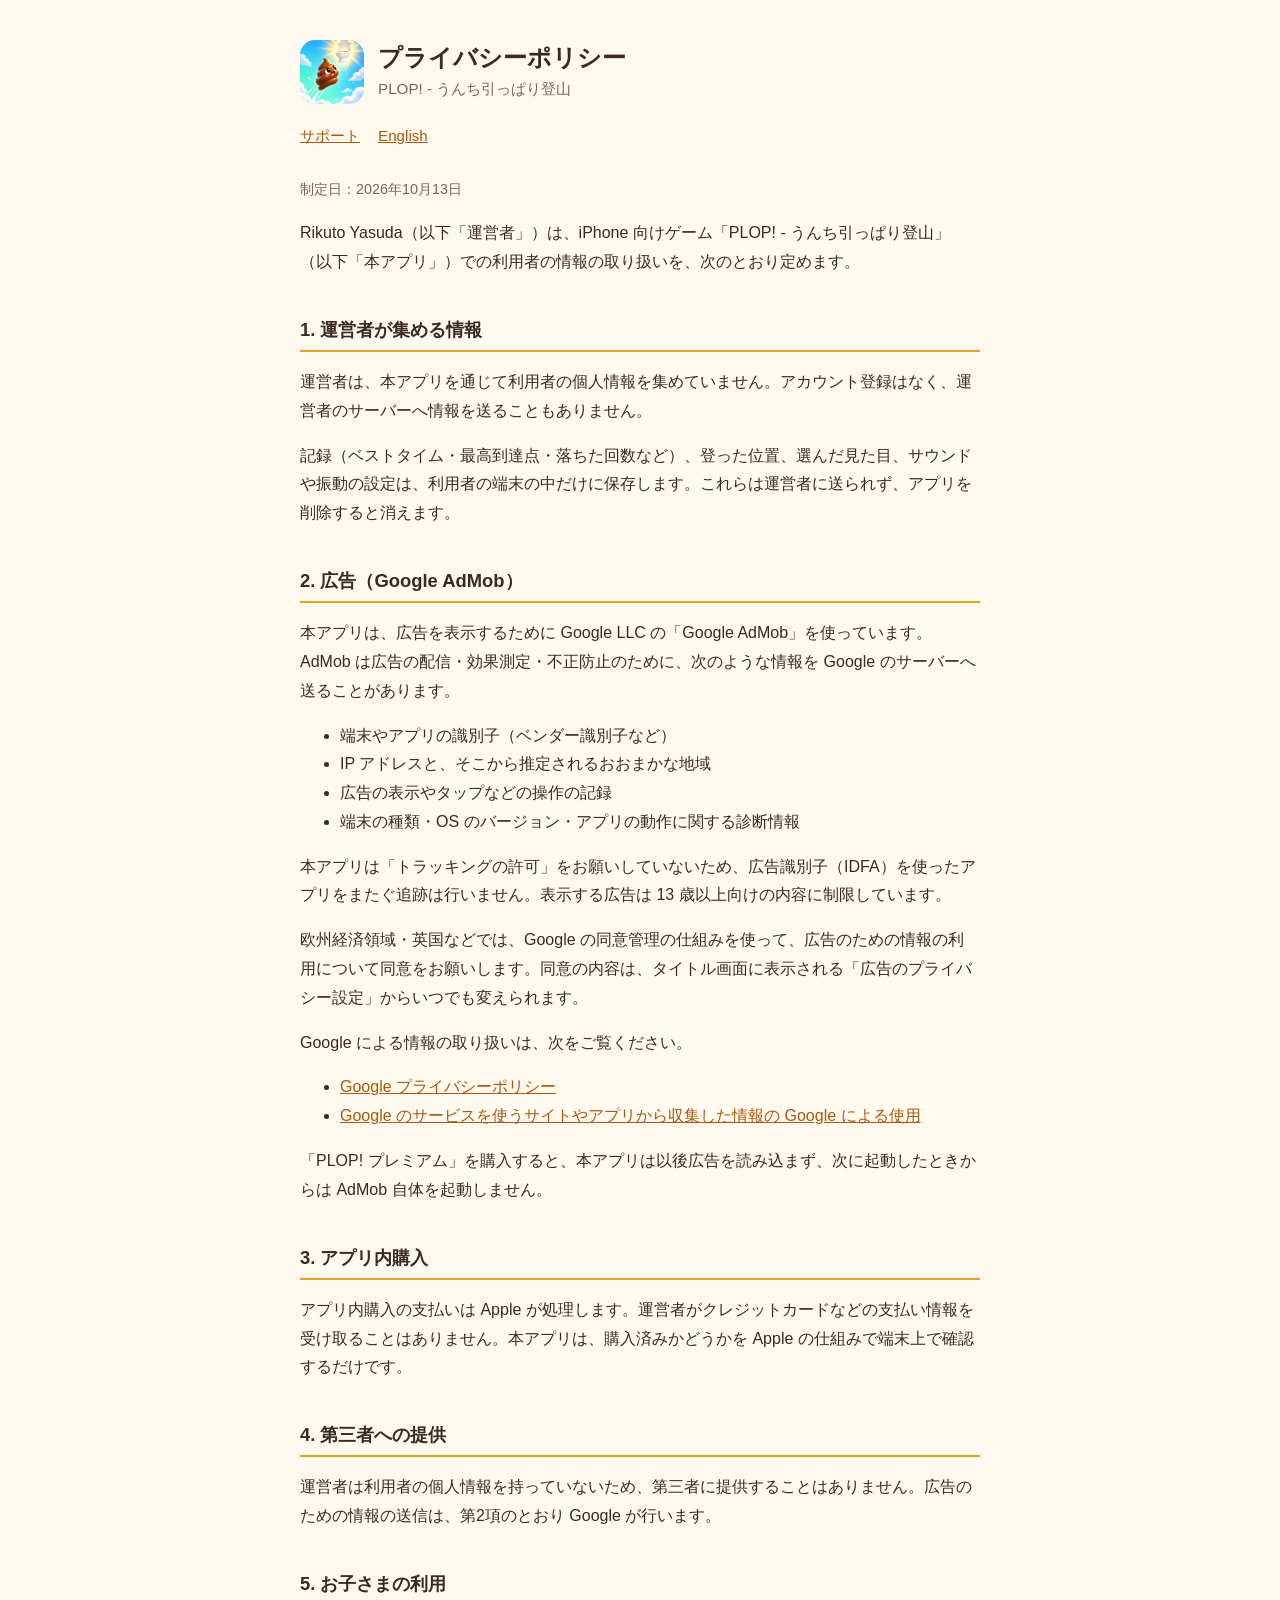
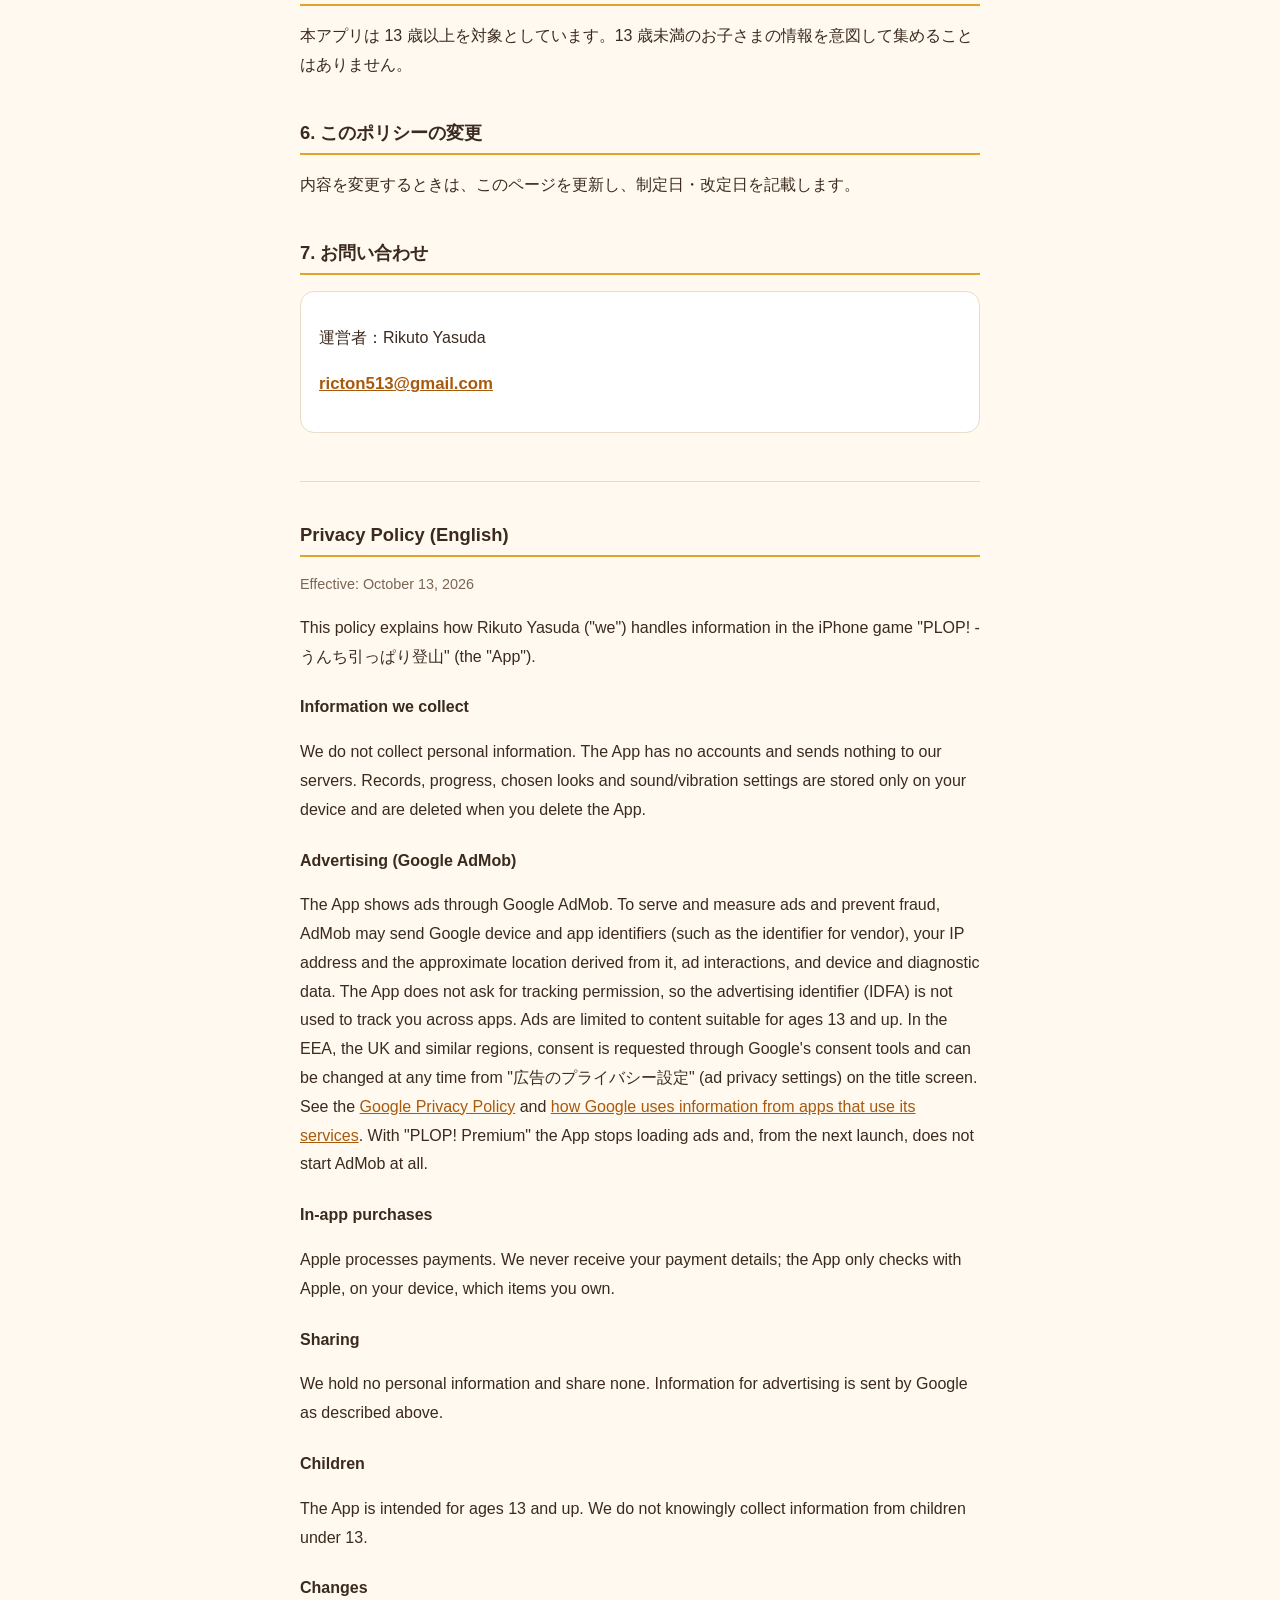
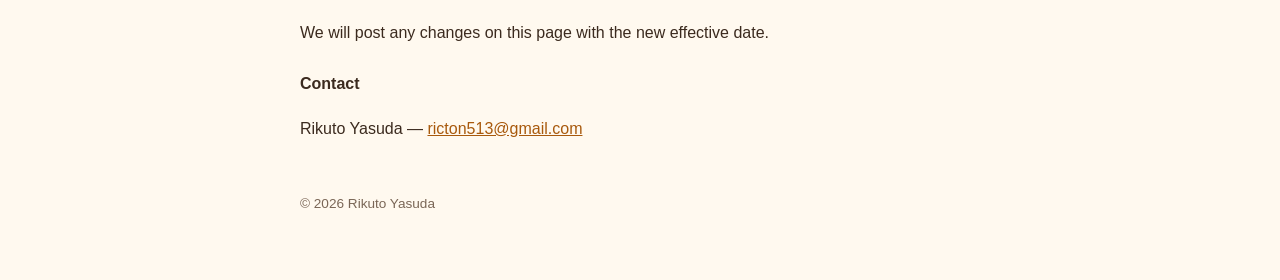
==== privacy.html @ 07153992 "Update PLOP! support site" ====
<!doctype html>
<html lang="ja">
<head>
<meta charset="utf-8">
<meta name="viewport" content="width=device-width, initial-scale=1">
<title>PLOP! プライバシーポリシー</title>
<meta name="description" content="PLOP! - うんち引っぱり登山 のプライバシーポリシー。">
<link rel="icon" href="icon.png">
<link rel="stylesheet" href="style.css">
</head>
<body>
<main>
<header>
	<img src="icon.png" alt="">
	<div>
		<h1>プライバシーポリシー</h1>
		<p class="sub">PLOP! - うんち引っぱり登山</p>
	</div>
</header>
<nav>
	<a href="./">サポート</a>
	<a href="#en">English</a>
</nav>

<p class="meta">制定日：2026年10月13日</p>

<p>Rikuto Yasuda（以下「運営者」）は、iPhone 向けゲーム「PLOP! - うんち引っぱり登山」（以下「本アプリ」）での利用者の情報の取り扱いを、次のとおり定めます。</p>

<h2>1. 運営者が集める情報</h2>
<p>運営者は、本アプリを通じて利用者の個人情報を集めていません。アカウント登録はなく、運営者のサーバーへ情報を送ることもありません。</p>
<p>記録（ベストタイム・最高到達点・落ちた回数など）、登った位置、選んだ見た目、サウンドや振動の設定は、利用者の端末の中だけに保存します。これらは運営者に送られず、アプリを削除すると消えます。</p>

<h2>2. 広告（Google AdMob）</h2>
<p>本アプリは、広告を表示するために Google LLC の「Google AdMob」を使っています。AdMob は広告の配信・効果測定・不正防止のために、次のような情報を Google のサーバーへ送ることがあります。</p>
<ul>
	<li>端末やアプリの識別子（ベンダー識別子など）</li>
	<li>IP アドレスと、そこから推定されるおおまかな地域</li>
	<li>広告の表示やタップなどの操作の記録</li>
	<li>端末の種類・OS のバージョン・アプリの動作に関する診断情報</li>
</ul>
<p>本アプリは「トラッキングの許可」をお願いしていないため、広告識別子（IDFA）を使ったアプリをまたぐ追跡は行いません。表示する広告は 13 歳以上向けの内容に制限しています。</p>
<p>欧州経済領域・英国などでは、Google の同意管理の仕組みを使って、広告のための情報の利用について同意をお願いします。同意の内容は、タイトル画面に表示される「広告のプライバシー設定」からいつでも変えられます。</p>
<p>Google による情報の取り扱いは、次をご覧ください。</p>
<ul>
	<li><a href="https://policies.google.com/privacy">Google プライバシーポリシー</a></li>
	<li><a href="https://policies.google.com/technologies/partner-sites">Google のサービスを使うサイトやアプリから収集した情報の Google による使用</a></li>
</ul>
<p>「PLOP! プレミアム」を購入すると、本アプリは以後広告を読み込まず、次に起動したときからは AdMob 自体を起動しません。</p>

<h2>3. アプリ内購入</h2>
<p>アプリ内購入の支払いは Apple が処理します。運営者がクレジットカードなどの支払い情報を受け取ることはありません。本アプリは、購入済みかどうかを Apple の仕組みで端末上で確認するだけです。</p>

<h2>4. 第三者への提供</h2>
<p>運営者は利用者の個人情報を持っていないため、第三者に提供することはありません。広告のための情報の送信は、第2項のとおり Google が行います。</p>

<h2>5. お子さまの利用</h2>
<p>本アプリは 13 歳以上を対象としています。13 歳未満のお子さまの情報を意図して集めることはありません。</p>

<h2>6. このポリシーの変更</h2>
<p>内容を変更するときは、このページを更新し、制定日・改定日を記載します。</p>

<h2>7. お問い合わせ</h2>
<div class="card">
	<p>運営者：Rikuto Yasuda</p>
	<p class="contact"><a href="mailto:ricton513@gmail.com">ricton513@gmail.com</a></p>
</div>

<hr>
<section id="en" lang="en">
<h2>Privacy Policy (English)</h2>
<p class="meta">Effective: October 13, 2026</p>
<p>This policy explains how Rikuto Yasuda ("we") handles information in the iPhone game "PLOP! - うんち引っぱり登山" (the "App").</p>
<h3>Information we collect</h3>
<p>We do not collect personal information. The App has no accounts and sends nothing to our servers. Records, progress, chosen looks and sound/vibration settings are stored only on your device and are deleted when you delete the App.</p>
<h3>Advertising (Google AdMob)</h3>
<p>The App shows ads through Google AdMob. To serve and measure ads and prevent fraud, AdMob may send Google device and app identifiers (such as the identifier for vendor), your IP address and the approximate location derived from it, ad interactions, and device and diagnostic data. The App does not ask for tracking permission, so the advertising identifier (IDFA) is not used to track you across apps. Ads are limited to content suitable for ages 13 and up. In the EEA, the UK and similar regions, consent is requested through Google's consent tools and can be changed at any time from "広告のプライバシー設定" (ad privacy settings) on the title screen. See the <a href="https://policies.google.com/privacy">Google Privacy Policy</a> and <a href="https://policies.google.com/technologies/partner-sites">how Google uses information from apps that use its services</a>. With "PLOP! Premium" the App stops loading ads and, from the next launch, does not start AdMob at all.</p>
<h3>In-app purchases</h3>
<p>Apple processes payments. We never receive your payment details; the App only checks with Apple, on your device, which items you own.</p>
<h3>Sharing</h3>
<p>We hold no personal information and share none. Information for advertising is sent by Google as described above.</p>
<h3>Children</h3>
<p>The App is intended for ages 13 and up. We do not knowingly collect information from children under 13.</p>
<h3>Changes</h3>
<p>We will post any changes on this page with the new effective date.</p>
<h3>Contact</h3>
<p>Rikuto Yasuda — <a href="mailto:ricton513@gmail.com">ricton513@gmail.com</a></p>
</section>

<footer>© 2026 Rikuto Yasuda</footer>
</main>
</body>
</html>
---- style.css ----
:root {
	--fg: #3b2a1e;
	--muted: #7a6656;
	--bg: #fff9ef;
	--card: #ffffff;
	--line: #eadcc6;
	--accent: #e0a526;
	--link: #a8590c;
}
@media (prefers-color-scheme: dark) {
	:root {
		--fg: #f6ecdf;
		--muted: #c2b19f;
		--bg: #1d1712;
		--card: #2a221b;
		--line: #47392c;
		--accent: #f0bd45;
		--link: #ffb35c;
	}
}
* { box-sizing: border-box; }
body {
	margin: 0;
	padding: 40px 16px 64px;
	font-family: -apple-system, BlinkMacSystemFont, "Hiragino Sans", "Hiragino Kaku Gothic ProN", "Noto Sans JP", sans-serif;
	line-height: 1.8;
	color: var(--fg);
	background: var(--bg);
	-webkit-text-size-adjust: 100%;
}
main { max-width: 680px; margin: 0 auto; }
header { display: flex; align-items: center; gap: 14px; margin-bottom: 8px; }
header img { width: 64px; height: 64px; border-radius: 15px; flex: none; }
h1 { font-size: 1.5rem; line-height: 1.3; margin: 0; }
.sub { color: var(--muted); margin: 2px 0 0; font-size: 0.95rem; }
nav { display: flex; flex-wrap: wrap; gap: 8px 18px; margin: 18px 0 28px; font-size: 0.95rem; }
h2 { font-size: 1.15rem; margin: 36px 0 8px; padding-bottom: 4px; border-bottom: 2px solid var(--accent); }
h3 { font-size: 1rem; margin: 22px 0 4px; }
p, li { overflow-wrap: anywhere; }
a { color: var(--link); }
.card { background: var(--card); border: 1px solid var(--line); border-radius: 14px; padding: 16px 18px; margin: 16px 0; }
.contact { font-size: 1.05rem; font-weight: 600; }
.meta { color: var(--muted); font-size: 0.9rem; }
dt { font-weight: 600; margin-top: 14px; }
dd { margin: 2px 0 0; }
hr { border: 0; border-top: 1px solid var(--line); margin: 48px 0 24px; }
footer { color: var(--muted); font-size: 0.85rem; margin-top: 48px; }
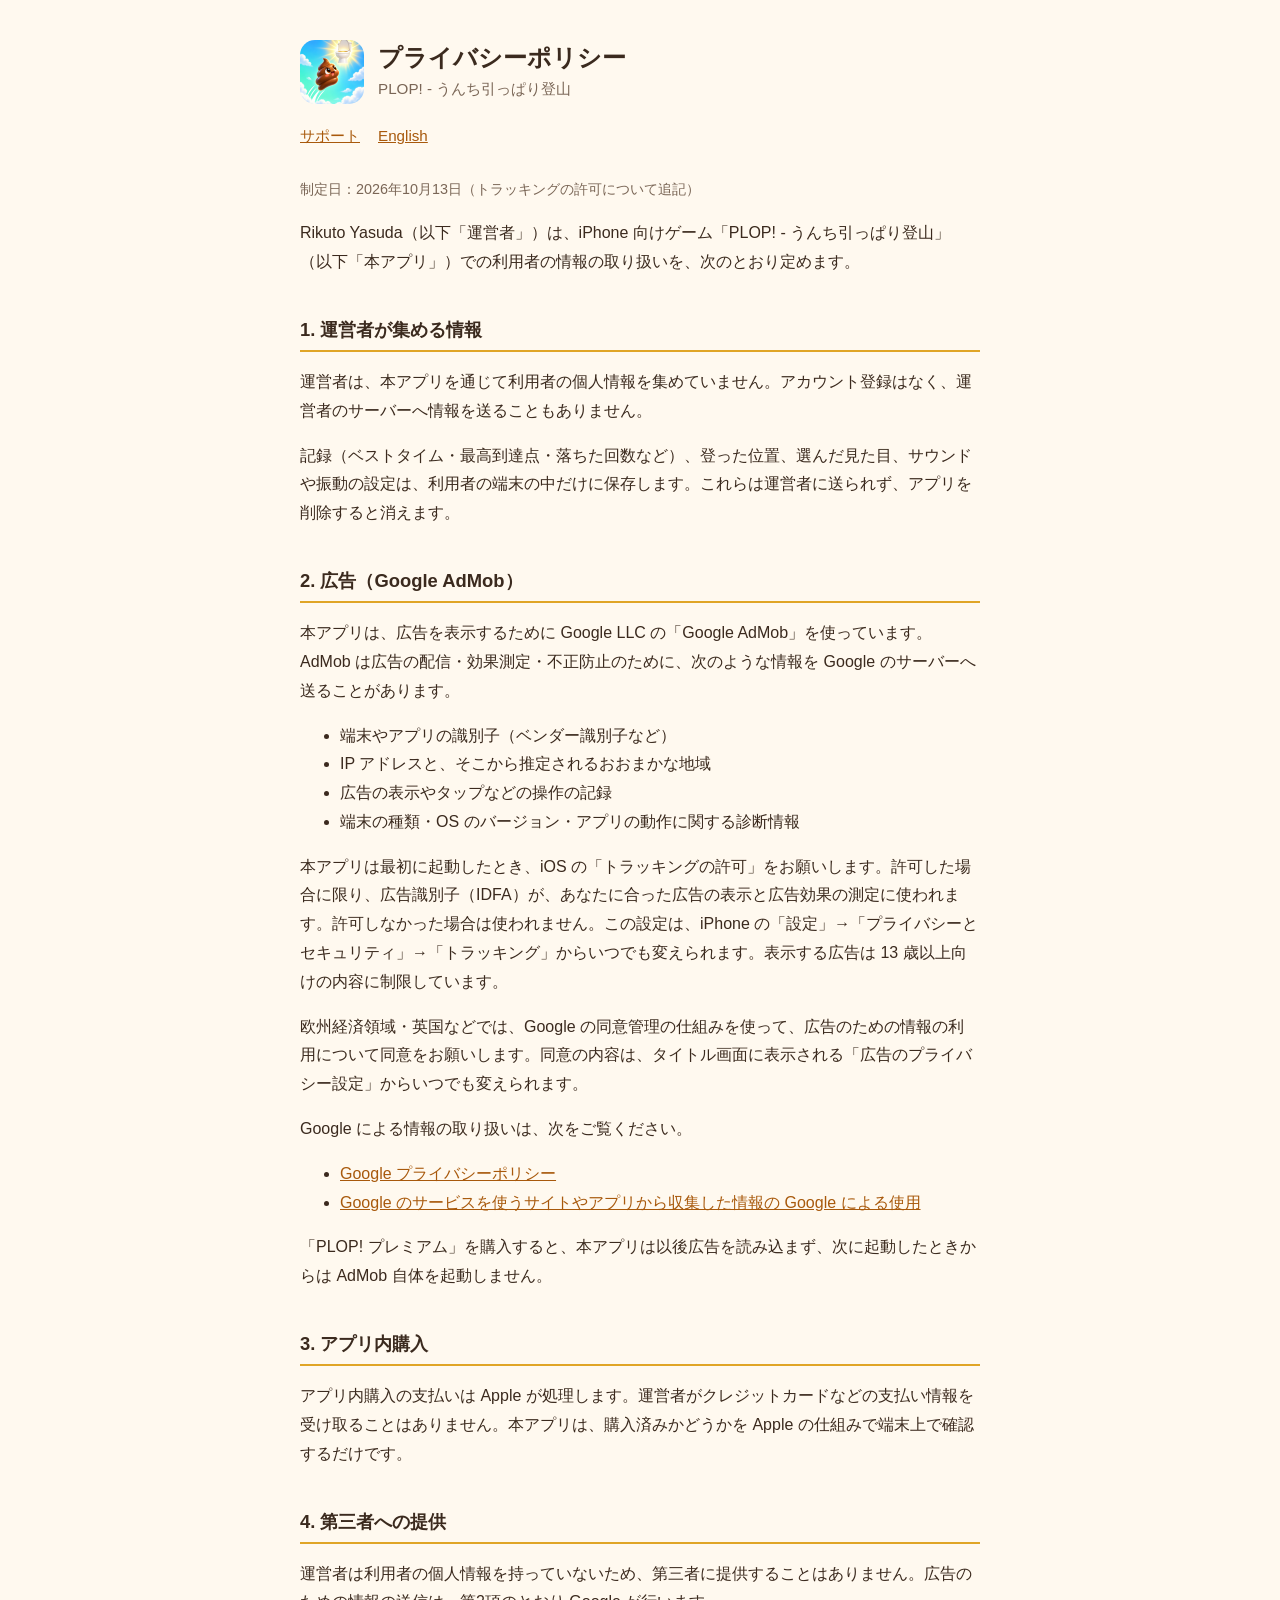
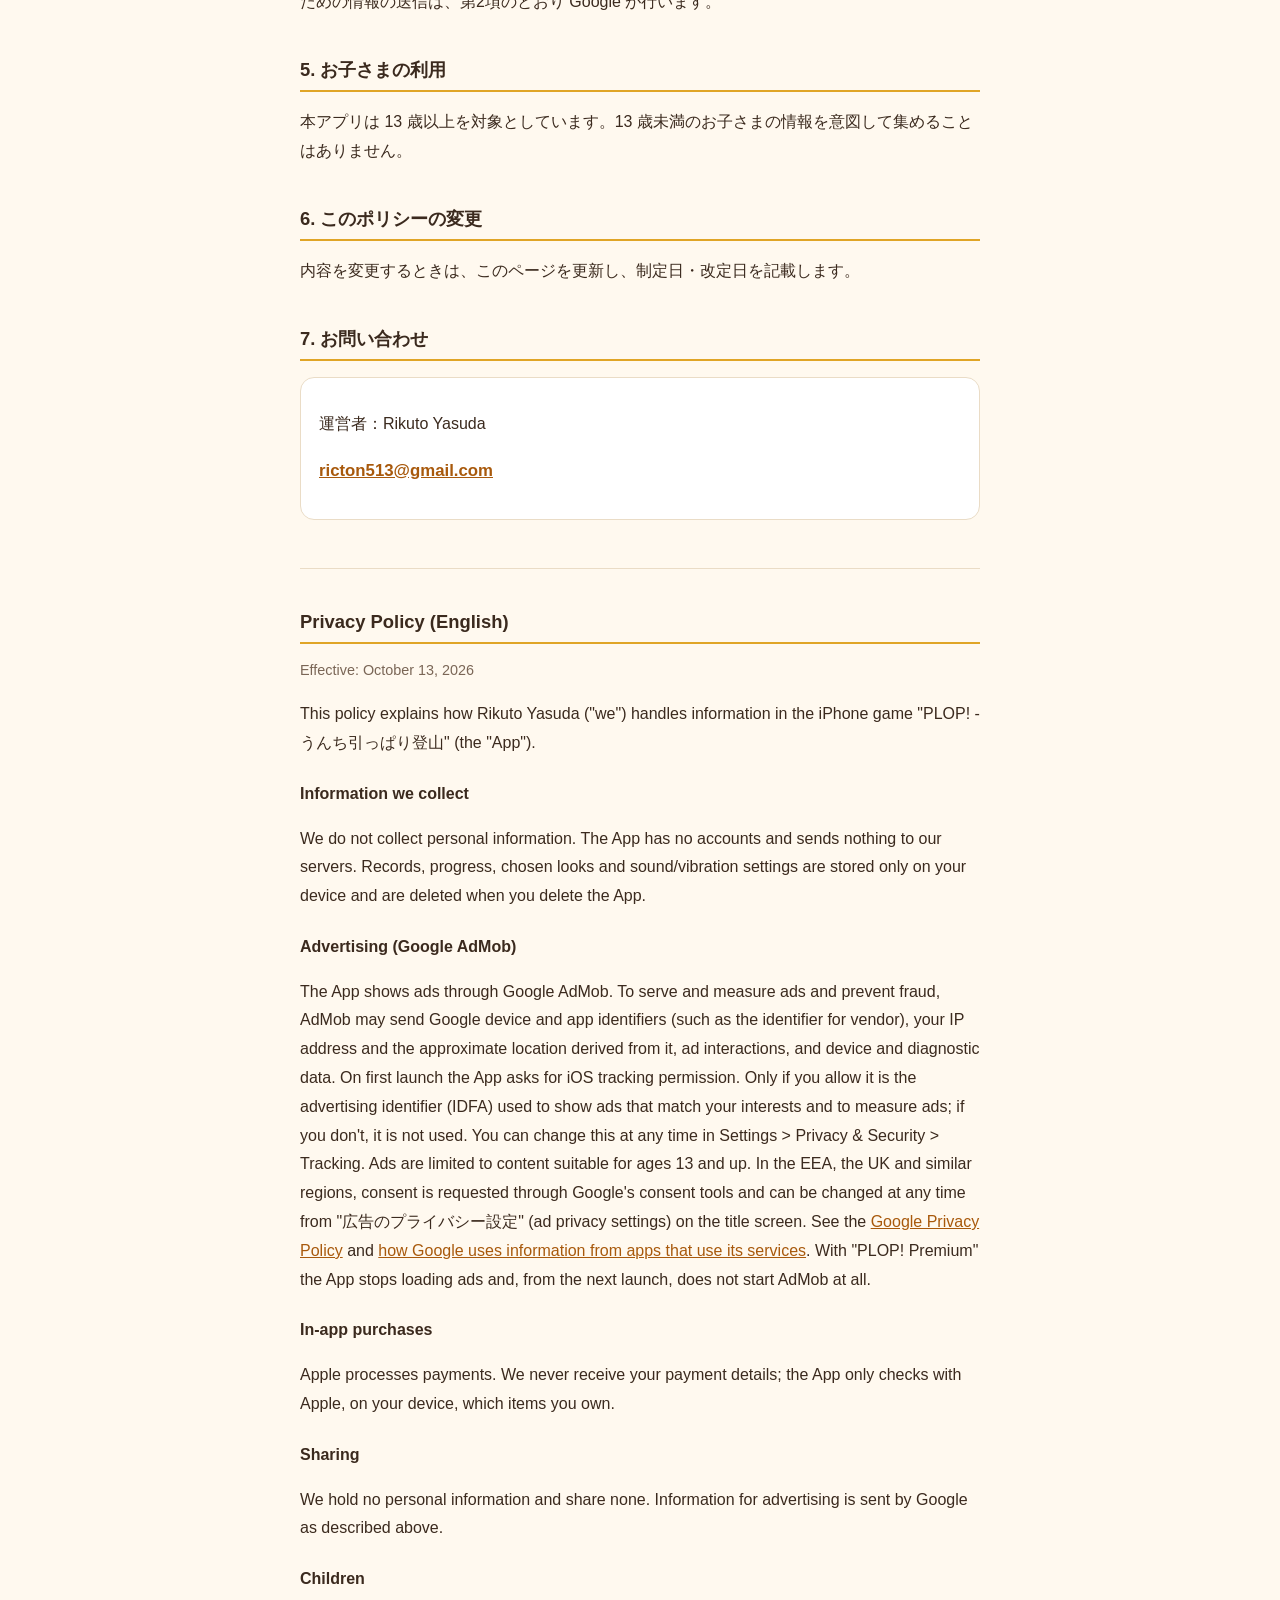
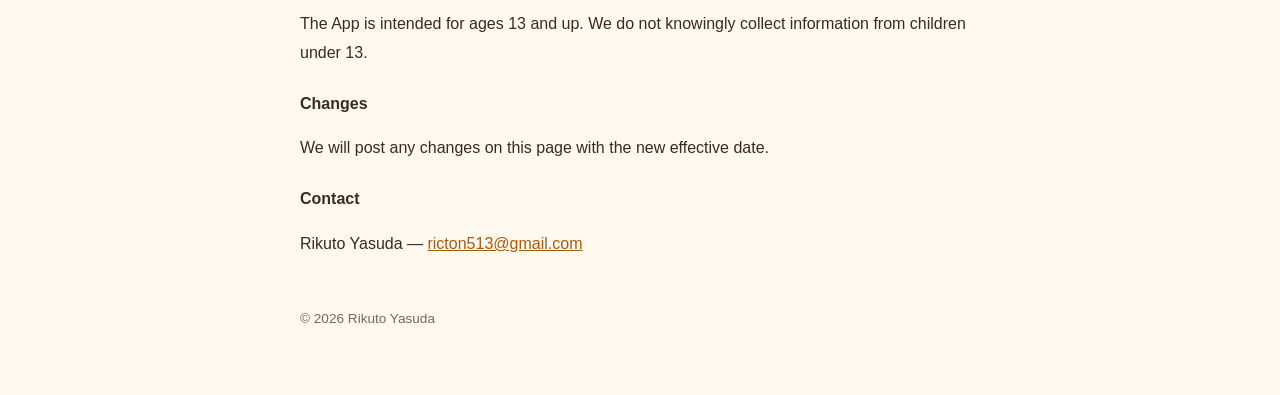
==== commit 7e458b2b: "Update PLOP! support site" ====
--- a/privacy.html
+++ b/privacy.html
@@ -22,7 +22,7 @@
 	<a href="#en">English</a>
 </nav>
 
-<p class="meta">制定日：2026年10月13日</p>
+<p class="meta">制定日：2026年10月13日（トラッキングの許可について追記）</p>
 
 <p>Rikuto Yasuda（以下「運営者」）は、iPhone 向けゲーム「PLOP! - うんち引っぱり登山」（以下「本アプリ」）での利用者の情報の取り扱いを、次のとおり定めます。</p>
 
@@ -38,7 +38,7 @@
 	<li>広告の表示やタップなどの操作の記録</li>
 	<li>端末の種類・OS のバージョン・アプリの動作に関する診断情報</li>
 </ul>
-<p>本アプリは「トラッキングの許可」をお願いしていないため、広告識別子（IDFA）を使ったアプリをまたぐ追跡は行いません。表示する広告は 13 歳以上向けの内容に制限しています。</p>
+<p>本アプリは最初に起動したとき、iOS の「トラッキングの許可」をお願いします。許可した場合に限り、広告識別子（IDFA）が、あなたに合った広告の表示と広告効果の測定に使われます。許可しなかった場合は使われません。この設定は、iPhone の「設定」→「プライバシーとセキュリティ」→「トラッキング」からいつでも変えられます。表示する広告は 13 歳以上向けの内容に制限しています。</p>
 <p>欧州経済領域・英国などでは、Google の同意管理の仕組みを使って、広告のための情報の利用について同意をお願いします。同意の内容は、タイトル画面に表示される「広告のプライバシー設定」からいつでも変えられます。</p>
 <p>Google による情報の取り扱いは、次をご覧ください。</p>
 <ul>
@@ -73,7 +73,7 @@
 <h3>Information we collect</h3>
 <p>We do not collect personal information. The App has no accounts and sends nothing to our servers. Records, progress, chosen looks and sound/vibration settings are stored only on your device and are deleted when you delete the App.</p>
 <h3>Advertising (Google AdMob)</h3>
-<p>The App shows ads through Google AdMob. To serve and measure ads and prevent fraud, AdMob may send Google device and app identifiers (such as the identifier for vendor), your IP address and the approximate location derived from it, ad interactions, and device and diagnostic data. The App does not ask for tracking permission, so the advertising identifier (IDFA) is not used to track you across apps. Ads are limited to content suitable for ages 13 and up. In the EEA, the UK and similar regions, consent is requested through Google's consent tools and can be changed at any time from "広告のプライバシー設定" (ad privacy settings) on the title screen. See the <a href="https://policies.google.com/privacy">Google Privacy Policy</a> and <a href="https://policies.google.com/technologies/partner-sites">how Google uses information from apps that use its services</a>. With "PLOP! Premium" the App stops loading ads and, from the next launch, does not start AdMob at all.</p>
+<p>The App shows ads through Google AdMob. To serve and measure ads and prevent fraud, AdMob may send Google device and app identifiers (such as the identifier for vendor), your IP address and the approximate location derived from it, ad interactions, and device and diagnostic data. On first launch the App asks for iOS tracking permission. Only if you allow it is the advertising identifier (IDFA) used to show ads that match your interests and to measure ads; if you don't, it is not used. You can change this at any time in Settings > Privacy & Security > Tracking. Ads are limited to content suitable for ages 13 and up. In the EEA, the UK and similar regions, consent is requested through Google's consent tools and can be changed at any time from "広告のプライバシー設定" (ad privacy settings) on the title screen. See the <a href="https://policies.google.com/privacy">Google Privacy Policy</a> and <a href="https://policies.google.com/technologies/partner-sites">how Google uses information from apps that use its services</a>. With "PLOP! Premium" the App stops loading ads and, from the next launch, does not start AdMob at all.</p>
 <h3>In-app purchases</h3>
 <p>Apple processes payments. We never receive your payment details; the App only checks with Apple, on your device, which items you own.</p>
 <h3>Sharing</h3>
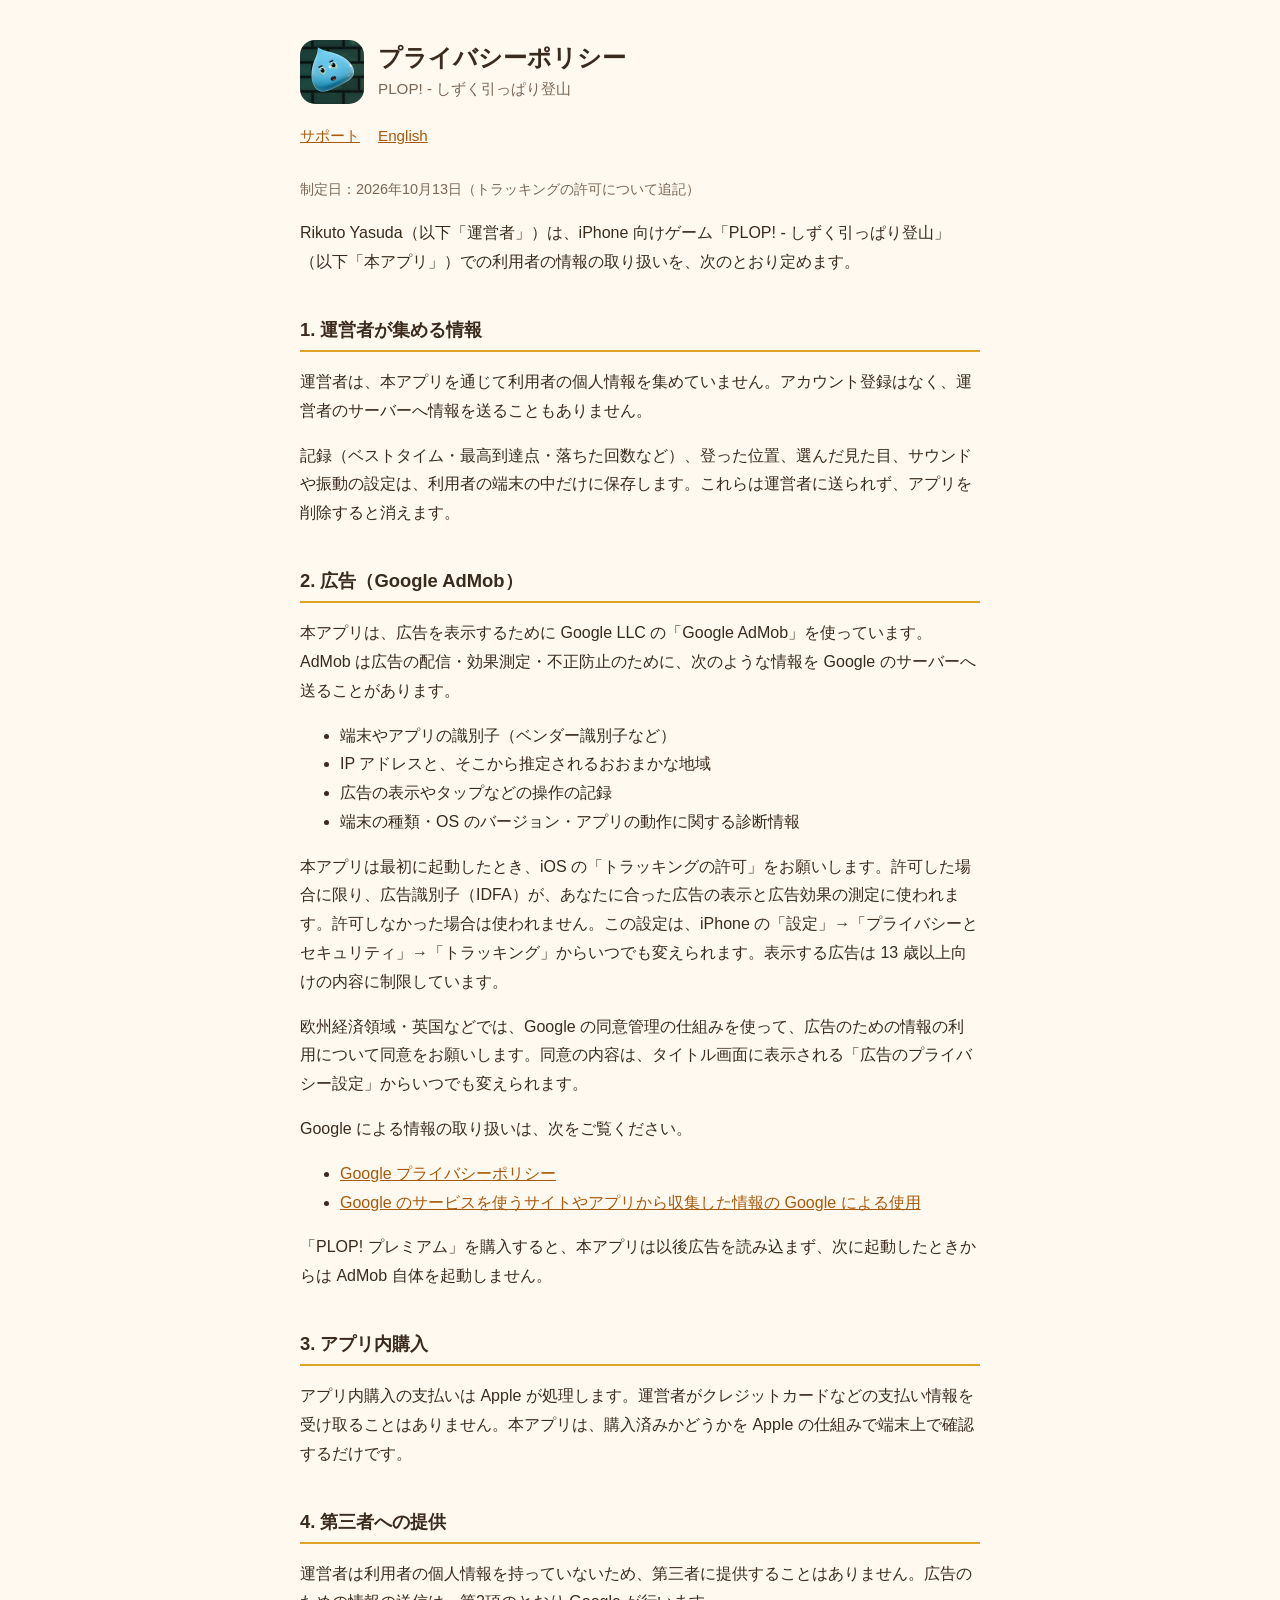
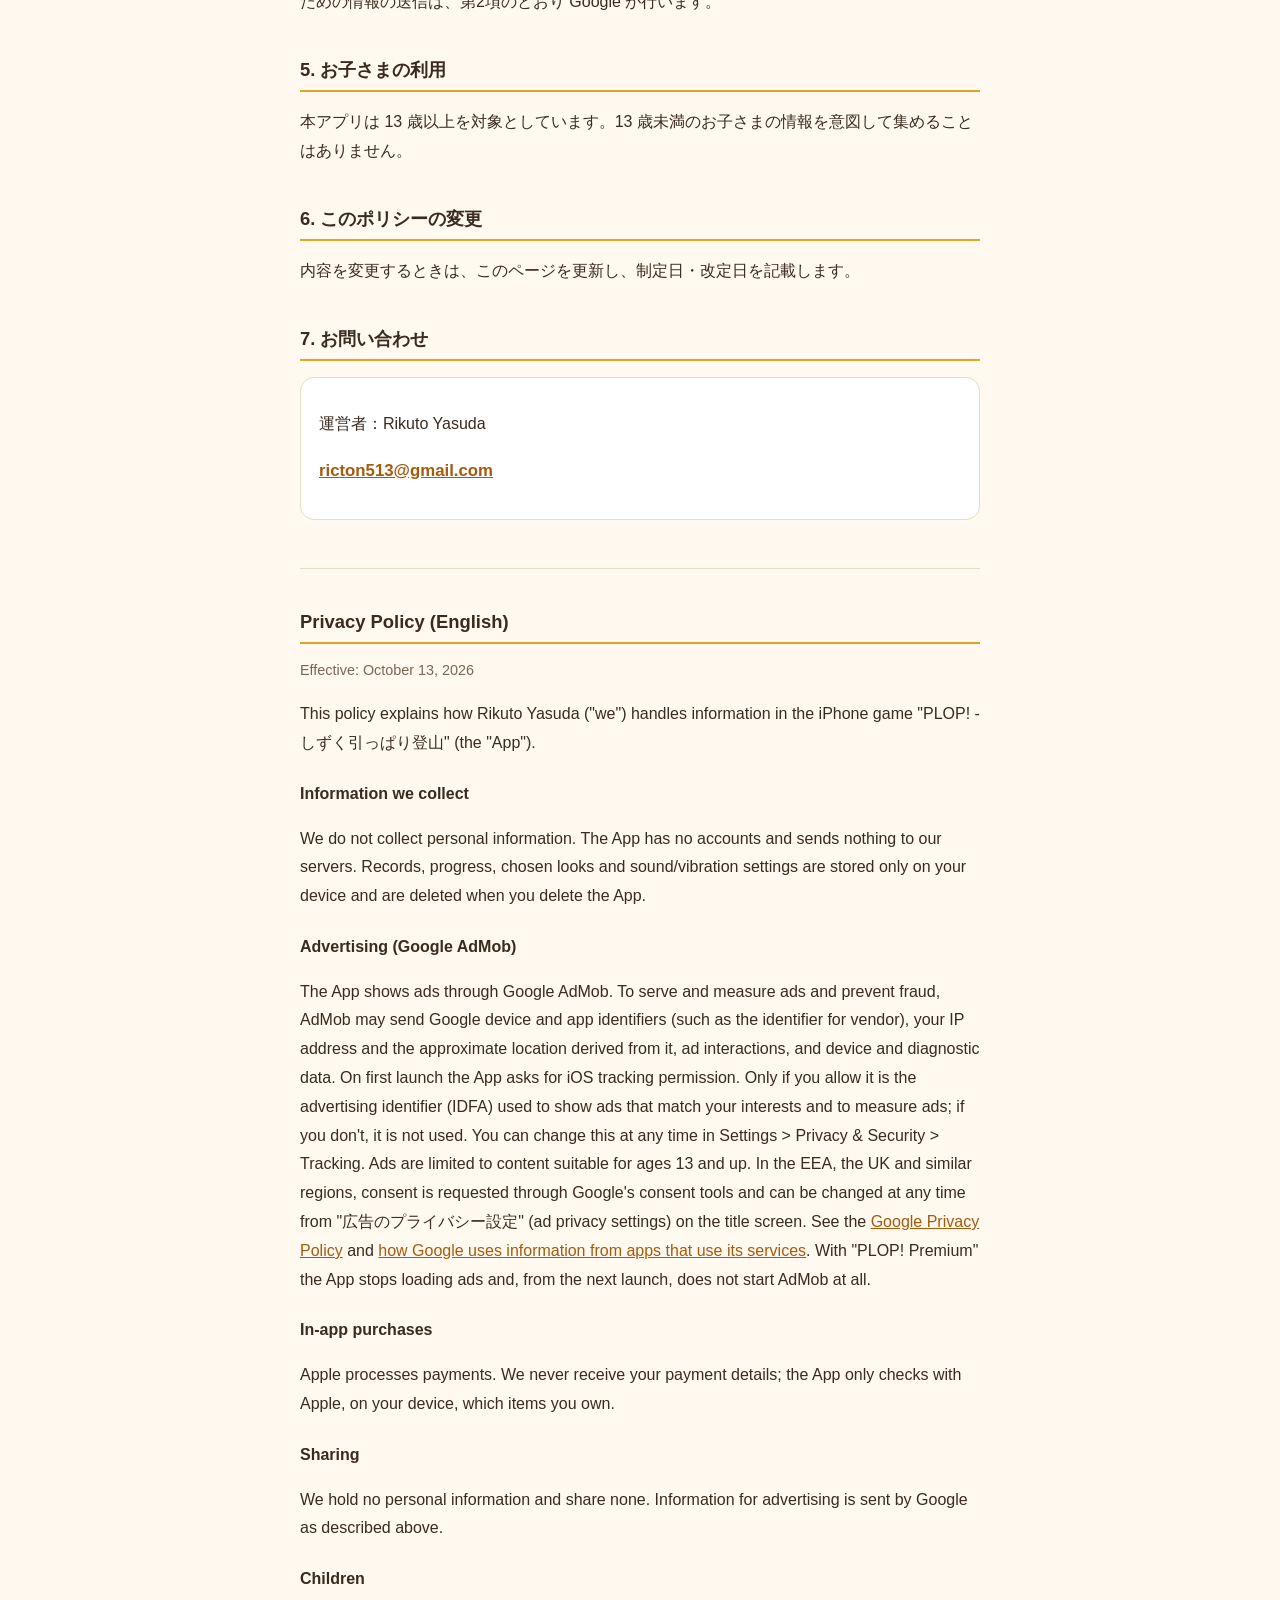
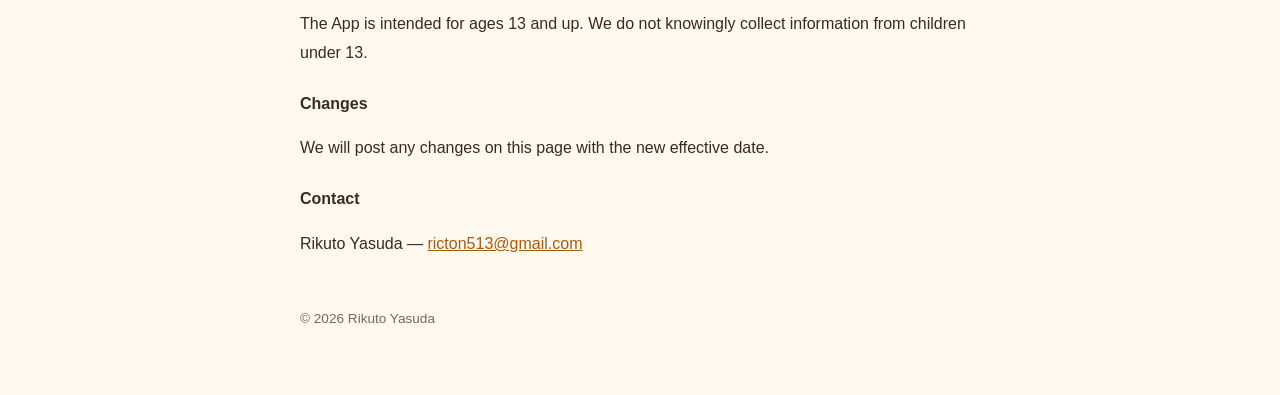
==== commit 1ea56081: "Update PLOP! support site" ====
--- a/privacy.html
+++ b/privacy.html
@@ -4,7 +4,7 @@
 <meta charset="utf-8">
 <meta name="viewport" content="width=device-width, initial-scale=1">
 <title>PLOP! プライバシーポリシー</title>
-<meta name="description" content="PLOP! - うんち引っぱり登山 のプライバシーポリシー。">
+<meta name="description" content="PLOP! - しずく引っぱり登山 のプライバシーポリシー。">
 <link rel="icon" href="icon.png">
 <link rel="stylesheet" href="style.css">
 </head>
@@ -14,7 +14,7 @@
 	<img src="icon.png" alt="">
 	<div>
 		<h1>プライバシーポリシー</h1>
-		<p class="sub">PLOP! - うんち引っぱり登山</p>
+		<p class="sub">PLOP! - しずく引っぱり登山</p>
 	</div>
 </header>
 <nav>
@@ -24,7 +24,7 @@
 
 <p class="meta">制定日：2026年10月13日（トラッキングの許可について追記）</p>
 
-<p>Rikuto Yasuda（以下「運営者」）は、iPhone 向けゲーム「PLOP! - うんち引っぱり登山」（以下「本アプリ」）での利用者の情報の取り扱いを、次のとおり定めます。</p>
+<p>Rikuto Yasuda（以下「運営者」）は、iPhone 向けゲーム「PLOP! - しずく引っぱり登山」（以下「本アプリ」）での利用者の情報の取り扱いを、次のとおり定めます。</p>
 
 <h2>1. 運営者が集める情報</h2>
 <p>運営者は、本アプリを通じて利用者の個人情報を集めていません。アカウント登録はなく、運営者のサーバーへ情報を送ることもありません。</p>
@@ -69,7 +69,7 @@
 <section id="en" lang="en">
 <h2>Privacy Policy (English)</h2>
 <p class="meta">Effective: October 13, 2026</p>
-<p>This policy explains how Rikuto Yasuda ("we") handles information in the iPhone game "PLOP! - うんち引っぱり登山" (the "App").</p>
+<p>This policy explains how Rikuto Yasuda ("we") handles information in the iPhone game "PLOP! - しずく引っぱり登山" (the "App").</p>
 <h3>Information we collect</h3>
 <p>We do not collect personal information. The App has no accounts and sends nothing to our servers. Records, progress, chosen looks and sound/vibration settings are stored only on your device and are deleted when you delete the App.</p>
 <h3>Advertising (Google AdMob)</h3>
